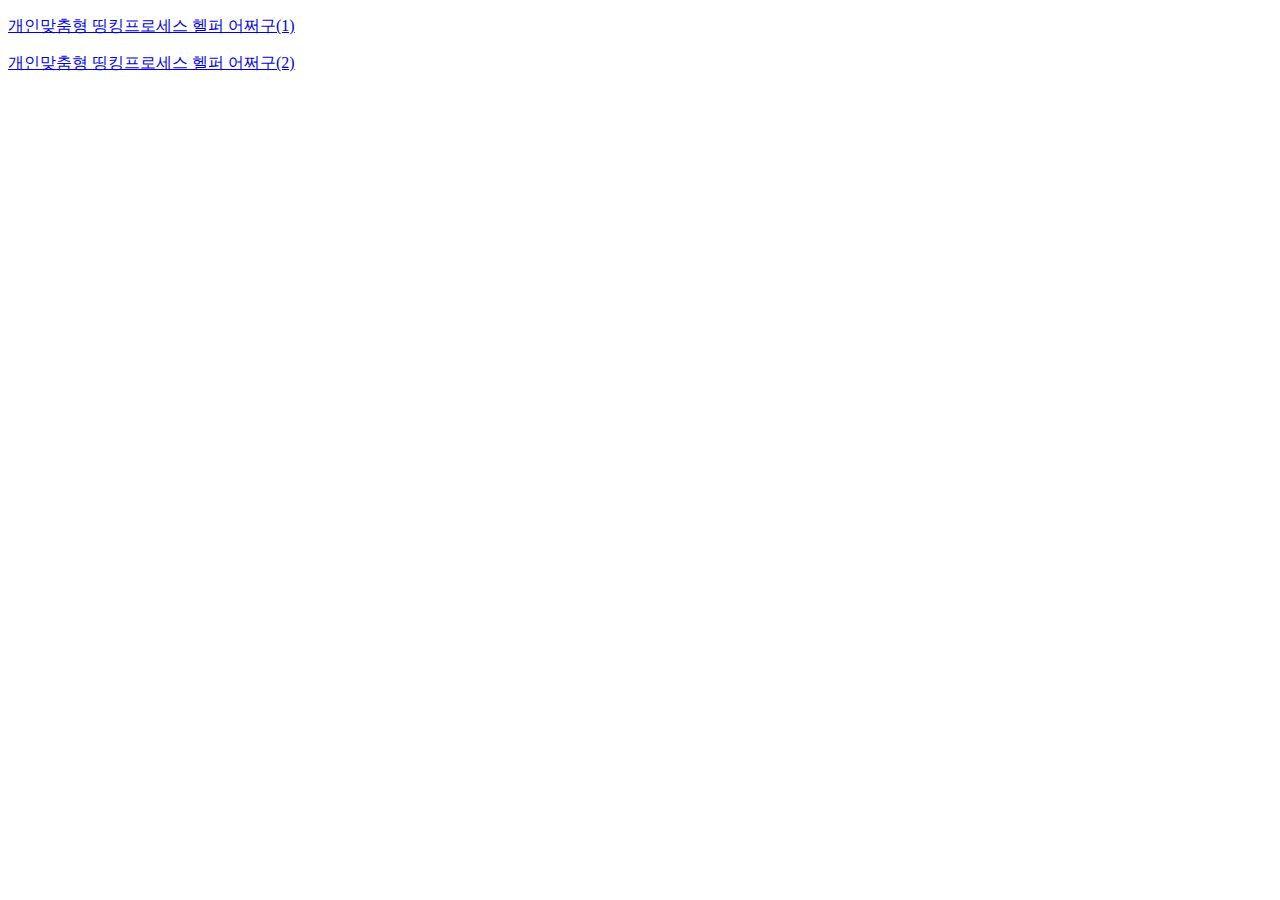
==== about.html @ 82f927e5 "0602.3" ====
<!DOCTYPE html>
<html>

<head>
    <title>About</title>
    <meta charset="utf-8" />
    <meta name="viewport" content="width=device-width, initial-scale=1">
    <link rel="stylesheet" type="text/css" href="aboutstyle.css">
    <link rel="icon" href="assets/favicon.png"/>
    <link rel="apple-touch-icon" href="assets/favicon.png"/>
</head>

<body>
    <p> <a href="https://blush-print-044.notion.site/WK_24-1-75cda9845fa34bce9e371215c8d0e083?pvs=4">개인맞춤형 띵킹프로세스 헬퍼 어쩌구(1)</a></p>
    <p> <a href ="https://blush-print-044.notion.site/WK_25-2-49260b2b305f46b08c575b67e7b01b80?pvs=4">개인맞춤형 띵킹프로세스 헬퍼 어쩌구(2)</a></p>

</body>
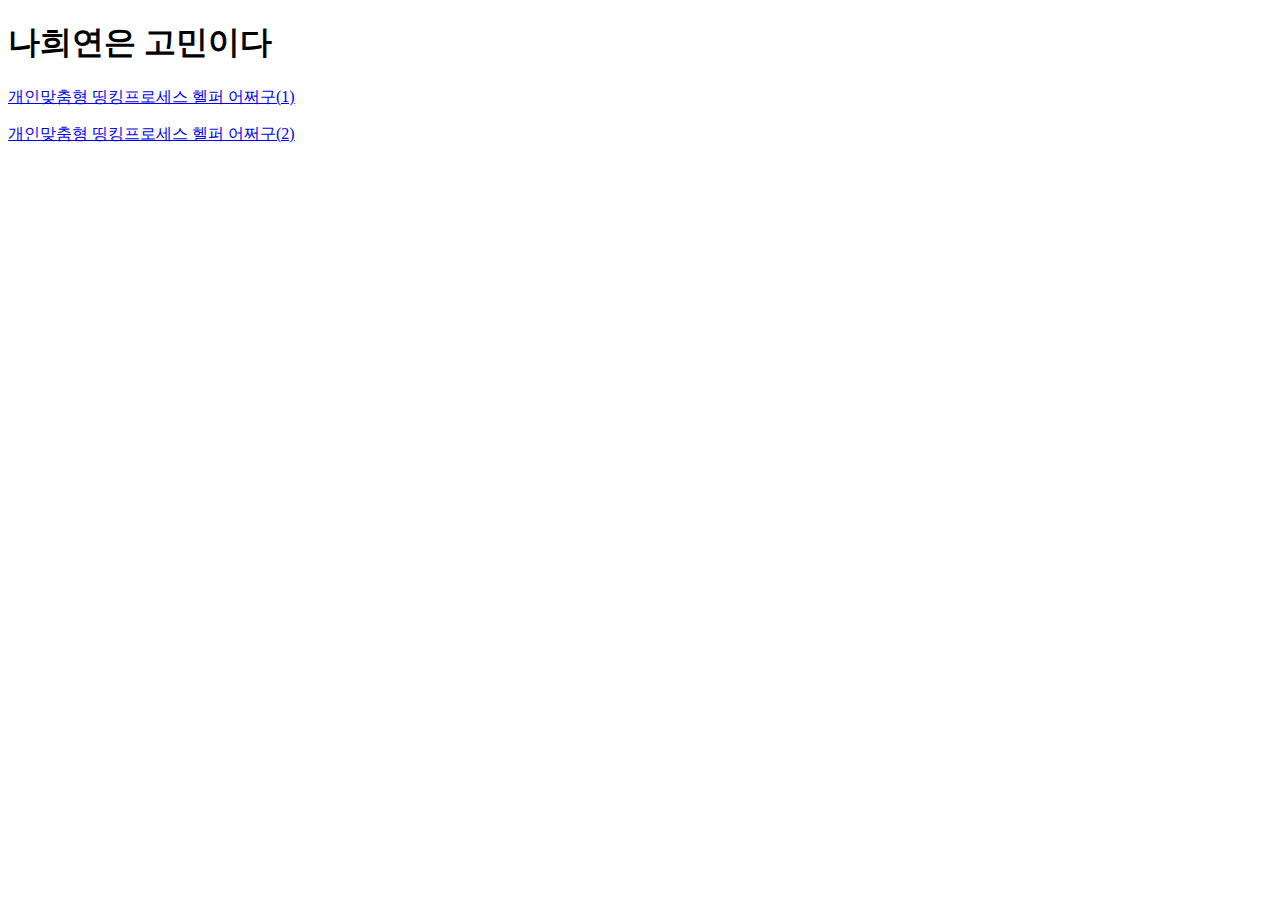
==== commit a996a174: "0602.3" ====
--- a/about.html
+++ b/about.html
@@ -11,6 +11,7 @@
 </head>
 
 <body>
+    <h1>나희연은 고민이다</h1>
     <p> <a href="https://blush-print-044.notion.site/WK_24-1-75cda9845fa34bce9e371215c8d0e083?pvs=4">개인맞춤형 띵킹프로세스 헬퍼 어쩌구(1)</a></p>
     <p> <a href ="https://blush-print-044.notion.site/WK_25-2-49260b2b305f46b08c575b67e7b01b80?pvs=4">개인맞춤형 띵킹프로세스 헬퍼 어쩌구(2)</a></p>
 
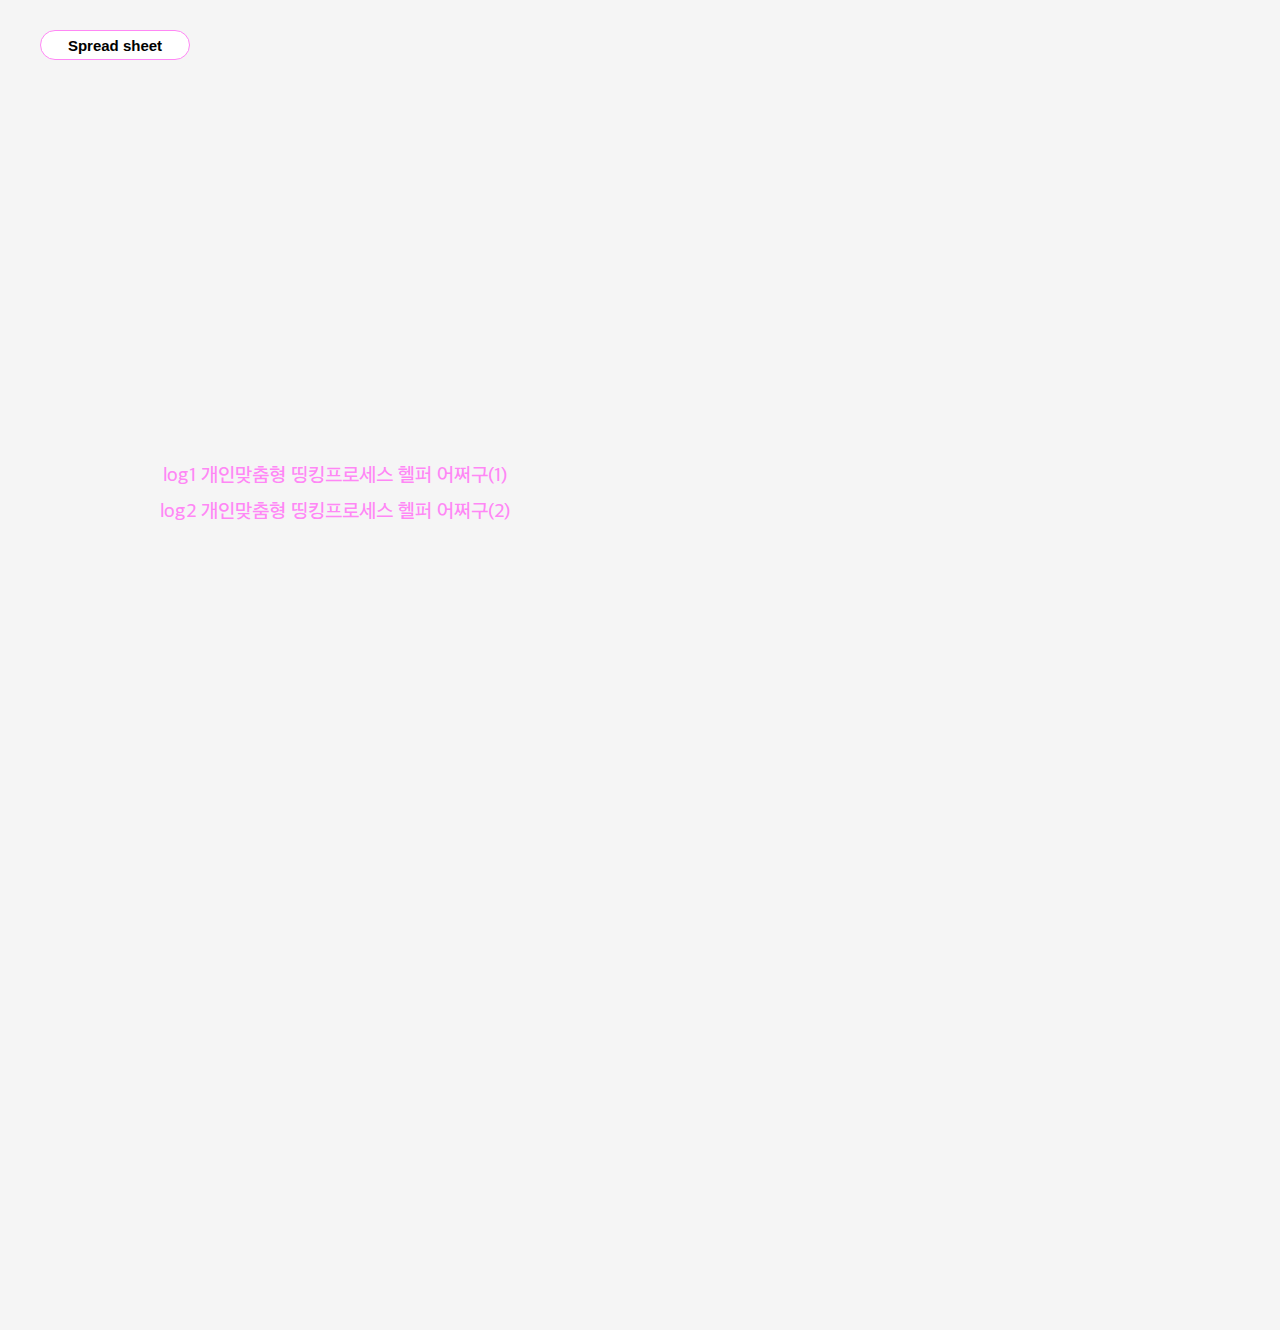
==== commit 5fe5d891: "0604.2" ====
--- a/about.html
+++ b/about.html
@@ -11,8 +11,133 @@
 </head>
 
 <body>
-    <h1>나희연은 고민이다</h1>
-    <p> <a href="https://blush-print-044.notion.site/WK_24-1-75cda9845fa34bce9e371215c8d0e083?pvs=4">개인맞춤형 띵킹프로세스 헬퍼 어쩌구(1)</a></p>
-    <p> <a href ="https://blush-print-044.notion.site/WK_25-2-49260b2b305f46b08c575b67e7b01b80?pvs=4">개인맞춤형 띵킹프로세스 헬퍼 어쩌구(2)</a></p>
+    <div class="grid-container" id="header">
+
+        <button type="button" id="sheetButton" onclick="location.href='iframe.html' ">Spread sheet</button>
+        <h3 id="titleButton"></h3>
+        <!-- <button type="button" id="sheetEditButton" onclick="location.href='about.html'">About</button> -->
+
+    </div>
+ 
+    <div class="logPage">
+
+        <div class="logBox" id="logBox">
+            <p id="log1">log1 개인맞춤형 띵킹프로세스 헬퍼 어쩌구(1)</a></p>
+            <p id="log2">log2 개인맞춤형 띵킹프로세스 헬퍼 어쩌구(2)</a></p>
+        </div>
+
+        <div class="pageBox">
+
+            <div class="pagePopUp" id="page1">
+                <button type="closeButton" id="closeButton1" onclick="closePagePopUp()">X</button>
+                <button type="notionButton" id="notionButton1" onclick="location.href='https://blush-print-044.notion.site/WK_24-1-75cda9845fa34bce9e371215c8d0e083?pvs=4'">Notion</button>
+                <p>
+                    As an ordinary modern individual with severely deteriorating memory for various complex reasons, I have been fixated on all acts of "capturing" things that are "volatile" these days. This obsession is manifested most prominently in thoughts and texts that are inherently fragile. </br></br>
+
+                    Have you ever felt that thoughts are like cigarette smoke? Although I may not be able to organize them, as someone who takes pride in the act of emanating thoughts, I often have various random thoughts. And it is from these scattered thoughts that interesting ideas usually arise. To create a central point from this muddled state of random thoughts, it is necessary to capture and refine them. However, it has always been disappointing that thoughts, like cigarette smoke, disappear quickly without even giving me a chance to hold onto them. </br></br>
+
+                    To compensate for this, I have made a lot of effort personally. I try to develop my thoughts as if I were solving a puzzle (establishing cause and effect, storytelling), structure them in real-time by adding numbering or indexing (depth), make note-taking a habit, and constantly strive to record everything I want to remember. I spent a period of time focusing on the act of prolonging the residual time of thoughts and concentrating on recording them. </br></br>
+
+                    However, even with these efforts, I didn't feel fulfilled. So I woke up and looked back...
+                </p>
+                <figure>
+                    <img src="https://blush-print-044.notion.site/image/https%3A%2F%2Fs3-us-west-2.amazonaws.com%2Fsecure.notion-static.com%2Fa1bb1b50-3f9b-427b-813b-0b3070015d8c%2FGroup_137.png?id=3b5c4318-5463-46f4-91f1-7fff10de636b&table=block&spaceId=db1dc395-061b-4962-941e-c367ef169eb2&width=2000&userId=&cache=v2" id="img1">
+                    <figcaption>sporadic & disconnected thoughts</figcaption>
+                </figure>
+                <p>
+                    I was dealing with a mess of wombat droppings.¹ </br></br>
+
+                    1. Wombat droppings are square-shaped. </br></br>
+
+                    Sketchbooks, calendars, notebooks, and scattered sticky notes everywhere need not be mentioned. My memos, too, were scattered across various platforms amidst the sovereignty battle of different applications—OneNote, sticker memos, whiteboards, iCloud Notes, Notion, Pigment Jam, and more. Even within each platform, individual thoughts were trapped in separate text boxes, arranged in chronological order of their creation time. No wonder scattered past thoughts are merely preserved as records, unable to be anything more.
+                </p>
+                <figure>
+                    <img src="https://blush-print-044.notion.site/image/https%3A%2F%2Fs3-us-west-2.amazonaws.com%2Fsecure.notion-static.com%2Fba9074b9-0c65-4027-978b-c6a146729935%2FGroup_138.png?id=9c29b575-96b3-42d2-8f42-fc61d3d394a3&table=block&spaceId=db1dc395-061b-4962-941e-c367ef169eb2&width=2000&userId=&cache=v2" id="img2">
+                    <figcaption>They do have intersections...!</figcaption>
+                </figure>
+                <p>
+                    However, there must be some of those memos that are related to each other, share common themes, or, if lucky, critique or complement one another. </br></br>
+
+                    And recently...! I have been feeling that my thoughts are increasingly interconnected. There are many instances where conclusions reached in one situation align with previous scribbled thoughts, where similar keywords are shared among thoughts, and where momentary attempts to link to something in my long-term memory are abundant... The problem is that the malleability of my brain doesn't offer much assistance.
+                </p>
+                <figure>
+                    <img src="https://blush-print-044.notion.site/image/https%3A%2F%2Fs3-us-west-2.amazonaws.com%2Fsecure.notion-static.com%2F41363396-5407-4805-a026-169cc55646c1%2FUntitled.png?id=ce219b17-9b89-400a-b83b-b7f01fb49e9d&table=block&spaceId=db1dc395-061b-4962-941e-c367ef169eb2&width=2000&userId=&cache=v2" id="img3">
+                    <figcaption>2023.03.01 45:45</figcaption>
+                    <img src="https://blush-print-044.notion.site/image/https%3A%2F%2Fs3-us-west-2.amazonaws.com%2Fsecure.notion-static.com%2Fb718c380-8c3d-414d-8208-6ba9635eb580%2FUntitled.png?id=86f89ae0-4518-4c3c-816e-0d2ed259662d&table=block&spaceId=db1dc395-061b-4962-941e-c367ef169eb2&width=2000&userId=&cache=v2" id="img4">
+                    <figcaption>2023.03.01 45:45</figcaption>
+                </figure>
+
+                    This is a series of linking processes that have been happening in my endeavor to capture²⁾. On March 1st, while reading an article about places and the loss of place, a particular sentence sparked a sense of familiarity. I spent nearly 10 minutes pondering, and eventually realized that the source of the familiarity was the book "Artworks in the Technological Reproduction Era." I then spent another 2 minutes searching for where I had jotted down notes from that book. Fortunately, I remembered roughly when I read the sentence, and thanks to the fact that I had been capturing all book-related notes in my capturing device for the past two weeks, finding page D6 wasn't a significant challenge. Once I arrived at D6, I noticed traces of another failed attempt to find a link with "Visual Culture." It was clearly a problem. </br></br>
+
+                    *Capturing Device (機) = An apparatus that aids in capturing; parasitic on Google Sheets; falls into the category of daily necessities along with washing machines, recorders, and hair dryers. </br></br>
+
+                    The conclusion of this long journey was that creating a second brain to replace my rigid neural plasticity was urgently needed. Luckily, as part of the UI Programming Design course I'm taking this semester, I was able to implement Na Huiyeon's Spare Brain to some extent.
+                </p>
+            </div>
+
+            <div class="pagePopUp" id="page2">
+                <button type="closeButton" id="closeButton2" onclick="closePagePopUp()">X</button>
+                <button type="notionButton" id="notionButton2" onclick="location.href='https://blush-print-044.notion.site/WK_25-2-49260b2b305f46b08c575b67e7b01b80?pvs=4'">Notion</button>
+                <p>
+                    Just as there is an idiomatic expression that thoughts twist and turn like a tail, for a singular thought to transition into the realm of cognition, there must be continuity and connectivity between each thought. Only then can deep thinking occur, even if it takes several weeks to delve into. And sometimes, when unrelated thoughts are connected, ingenious ideas often emerge. At least that's the case for me.
+
+                    Now, let's bring in a quote from neuroscientist Jeong Jaeseung, who can be summoned almost by forgetting.¹⁾
+
+                    1. I can't find where I originally wrote it. It's driving me crazy.
+                    "Creativity and humor are the creation of connections between distant groups of memories in the brain's circuits. The better you do this, the more successful humor you have."
+
+                    Jaeseung Jeong
+                    Furthermore, I have come to the belief that it is important to preserve the context of these connections in order to fully reflect on them later.
+
+                    There have been similar attempts, haven't there...
+
+                    <tag>
+                    <tag> is a form of metadata, structured data that describes other data. In familiar platforms like Notion and other databases, keyword tags are frequently used to sort content. We often attach multiple tags related to the attributes of a single piece of data and then classify the data based on these tags. The organized data tables are then grouped under subcategories of tags (data set → data set (classified)).
+
+                    Please translate the above passage into English.
+                </p>
+            </div>
+
+        </div>
+
+    </div>
+
+    <script type="text/javascript">
+
+
+        // do not show the pageBox at the first time
+        var pageBox = document.querySelector(".pageBox");
+        pageBox.style.display = "none";
+
+        var log1 = document.getElementById("log1");
+        var page1 = document.getElementById("page1");
+        var log2 = document.getElementById("log2");
+        var page2 = document.getElementById("page2");
+
+        //if click log1, show page1
+        log1.addEventListener("click", function() {
+            page1.style.display = "block";
+            pageBox.style.display = "block";
+        });
+        //if click log2, show page2
+        log2.addEventListener("click", function() {
+            page2.style.display = "block";
+            pageBox.style.display = "block";
+        });
+
+        // if click closeButton1, close page1. if click closeButton2, close page2
+        var closeButton1 = document.getElementById("closeButton1");
+        var closeButton2 = document.getElementById("closeButton2");
+
+        closeButton1.addEventListener("click", function() {
+            page1.style.display = "none";
+        });
+        closeButton2.addEventListener("click", function() {
+            page2.style.display = "none";
+        });
+
+        
+
+    </script>
 
 </body>--- a/aboutstyle.css
+++ b/aboutstyle.css
@@ -0,0 +1,106 @@
+@font-face {
+    font-family: "AppleSDGothicNeoB";
+    src: url('assets/AppleSDGothicNeoB.ttf') format('truetype');
+
+    font-family: "AppleSDGothicNeoM";
+    src: url('assets/AppleSDGothicNeoM.ttf') format('truetype');
+    }
+
+*{
+    margin: 10px;
+    padding: 0px;
+}
+
+body {
+    background-color: whitesmoke;
+    overflow: overlay
+}
+
+/* ----------------------header---------------------- */
+
+#header {
+    display:grid;
+    column-gap: 0px;
+	grid-template-columns: 1fr 3fr 1fr ;
+}
+
+#sheetButton {
+    position: relative;
+    justify-self: left;
+    
+    width: 150px;
+    height: 30px;
+    border-radius: 15px;
+    background-color: white;
+    border: 1px solid rgb(255, 135, 245);
+    cursor: pointer;
+    font-size: 15px;
+    font-weight: bold;
+    color: black;
+}
+
+#titleButton {
+    position: relative;
+    justify-self: center;
+    
+    color: rgb(255, 135, 245);
+}
+
+#sheetEditButton {
+    position: relative;
+    justify-self: right;
+
+
+    width: 150px;
+    height: 30px;
+    border-radius: 15px;
+    background-color: white;
+    border: 1px solid rgb(255, 135, 245);
+    cursor: pointer;
+    font-size: 15px;
+    font-weight: bold;
+    color: black;
+}
+
+
+/* ---------------------------------------- */
+.logPage {
+    display: grid;
+    grid-template-columns: 1fr 1fr;
+    column-gap: 0px;
+    row-gap: 0px;
+    height: 100vh;
+}
+
+
+.logBox {
+    font-family: "AppleSDGothicNeoM";
+    font-size: 20px;
+    color:rgb(255, 135, 245);
+
+    text-align: center;
+    position: relative;
+    top: 40vh;
+}
+
+#log1 {
+    cursor: grab;
+}
+
+#log2 {
+    cursor: grab;
+}
+
+.pagePopUp {
+    background-color: white;
+    border-radius: 15px;
+    padding: 20px;
+}
+
+img {
+    max-width: 100%;
+}
+
+.pageBox {
+    display:flexbox;
+}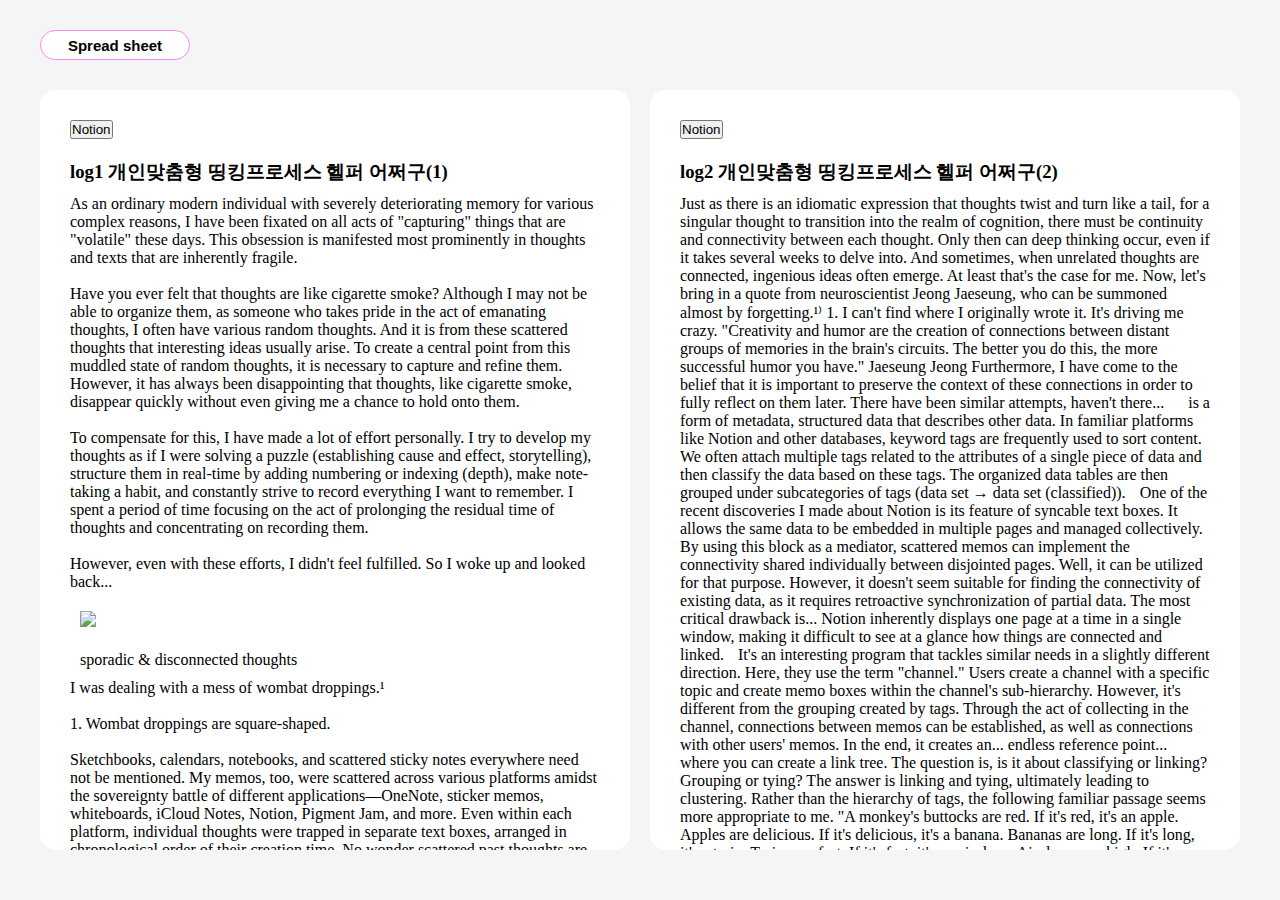
==== commit 34e9b0d0: "0604.04" ====
--- a/about.html
+++ b/about.html
@@ -6,8 +6,8 @@
     <meta charset="utf-8" />
     <meta name="viewport" content="width=device-width, initial-scale=1">
     <link rel="stylesheet" type="text/css" href="aboutstyle.css">
-    <link rel="icon" href="assets/favicon.png"/>
-    <link rel="apple-touch-icon" href="assets/favicon.png"/>
+    <link rel="icon" href="assets/favicon.png" />
+    <link rel="apple-touch-icon" href="assets/favicon.png" />
 </head>
 
 <body>
@@ -18,85 +18,200 @@
         <!-- <button type="button" id="sheetEditButton" onclick="location.href='about.html'">About</button> -->
 
     </div>
- 
-    <div class="logPage">
-
-        <div class="logBox" id="logBox">
-            <p id="log1">log1 개인맞춤형 띵킹프로세스 헬퍼 어쩌구(1)</a></p>
-            <p id="log2">log2 개인맞춤형 띵킹프로세스 헬퍼 어쩌구(2)</a></p>
+
+    <div class="pageBox">
+
+        <div class="pagePopUp" id="page1">
+            <button type="notionButton" id="notionButton1"
+                onclick="location.href='https://blush-print-044.notion.site/WK_24-1-75cda9845fa34bce9e371215c8d0e083?pvs=4'">Notion</button>
+            <h3 id="log1">log1 개인맞춤형 띵킹프로세스 헬퍼 어쩌구(1)</h3>
+            <p>
+                As an ordinary modern individual with severely deteriorating memory for various complex reasons, I have
+                been fixated on all acts of "capturing" things that are "volatile" these days. This obsession is
+                manifested most prominently in thoughts and texts that are inherently fragile. </br></br>
+
+                Have you ever felt that thoughts are like cigarette smoke? Although I may not be able to organize them,
+                as someone who takes pride in the act of emanating thoughts, I often have various random thoughts. And
+                it is from these scattered thoughts that interesting ideas usually arise. To create a central point from
+                this muddled state of random thoughts, it is necessary to capture and refine them. However, it has
+                always been disappointing that thoughts, like cigarette smoke, disappear quickly without even giving me
+                a chance to hold onto them. </br></br>
+
+                To compensate for this, I have made a lot of effort personally. I try to develop my thoughts as if I
+                were solving a puzzle (establishing cause and effect, storytelling), structure them in real-time by
+                adding numbering or indexing (depth), make note-taking a habit, and constantly strive to record
+                everything I want to remember. I spent a period of time focusing on the act of prolonging the residual
+                time of thoughts and concentrating on recording them. </br></br>
+
+                However, even with these efforts, I didn't feel fulfilled. So I woke up and looked back...
+            </p>
+            <figure>
+                <img src="https://blush-print-044.notion.site/image/https%3A%2F%2Fs3-us-west-2.amazonaws.com%2Fsecure.notion-static.com%2Fa1bb1b50-3f9b-427b-813b-0b3070015d8c%2FGroup_137.png?id=3b5c4318-5463-46f4-91f1-7fff10de636b&table=block&spaceId=db1dc395-061b-4962-941e-c367ef169eb2&width=2000&userId=&cache=v2"
+                    id="img1">
+                <figcaption>sporadic & disconnected thoughts</figcaption>
+            </figure>
+            <p>
+                I was dealing with a mess of wombat droppings.¹ </br></br>
+
+                1. Wombat droppings are square-shaped. </br></br>
+
+                Sketchbooks, calendars, notebooks, and scattered sticky notes everywhere need not be mentioned. My
+                memos, too, were scattered across various platforms amidst the sovereignty battle of different
+                applications—OneNote, sticker memos, whiteboards, iCloud Notes, Notion, Pigment Jam, and more. Even
+                within each platform, individual thoughts were trapped in separate text boxes, arranged in chronological
+                order of their creation time. No wonder scattered past thoughts are merely preserved as records, unable
+                to be anything more.
+            </p>
+            <figure>
+                <img src="https://blush-print-044.notion.site/image/https%3A%2F%2Fs3-us-west-2.amazonaws.com%2Fsecure.notion-static.com%2Fba9074b9-0c65-4027-978b-c6a146729935%2FGroup_138.png?id=9c29b575-96b3-42d2-8f42-fc61d3d394a3&table=block&spaceId=db1dc395-061b-4962-941e-c367ef169eb2&width=2000&userId=&cache=v2"
+                    id="img2">
+                <figcaption>They do have intersections...!</figcaption>
+            </figure>
+            <p>
+                However, there must be some of those memos that are related to each other, share common themes, or, if
+                lucky, critique or complement one another. </br></br>
+
+                And recently...! I have been feeling that my thoughts are increasingly interconnected. There are many
+                instances where conclusions reached in one situation align with previous scribbled thoughts, where
+                similar keywords are shared among thoughts, and where momentary attempts to link to something in my
+                long-term memory are abundant... The problem is that the malleability of my brain doesn't offer much
+                assistance.
+            </p>
+            <figure>
+                <img src="https://blush-print-044.notion.site/image/https%3A%2F%2Fs3-us-west-2.amazonaws.com%2Fsecure.notion-static.com%2F41363396-5407-4805-a026-169cc55646c1%2FUntitled.png?id=ce219b17-9b89-400a-b83b-b7f01fb49e9d&table=block&spaceId=db1dc395-061b-4962-941e-c367ef169eb2&width=2000&userId=&cache=v2"
+                    id="img3">
+                <figcaption>2023.03.01 45:45</figcaption>
+                <img src="https://blush-print-044.notion.site/image/https%3A%2F%2Fs3-us-west-2.amazonaws.com%2Fsecure.notion-static.com%2Fb718c380-8c3d-414d-8208-6ba9635eb580%2FUntitled.png?id=86f89ae0-4518-4c3c-816e-0d2ed259662d&table=block&spaceId=db1dc395-061b-4962-941e-c367ef169eb2&width=2000&userId=&cache=v2"
+                    id="img4">
+                <figcaption>2023.03.01 45:45</figcaption>
+            </figure>
+
+            This is a series of linking processes that have been happening in my endeavor to capture²⁾. On March 1st,
+            while reading an article about places and the loss of place, a particular sentence sparked a sense of
+            familiarity. I spent nearly 10 minutes pondering, and eventually realized that the source of the familiarity
+            was the book "Artworks in the Technological Reproduction Era." I then spent another 2 minutes searching for
+            where I had jotted down notes from that book. Fortunately, I remembered roughly when I read the sentence,
+            and thanks to the fact that I had been capturing all book-related notes in my capturing device for the past
+            two weeks, finding page D6 wasn't a significant challenge. Once I arrived at D6, I noticed traces of another
+            failed attempt to find a link with "Visual Culture." It was clearly a problem. </br></br>
+
+            *Capturing Device (機) = An apparatus that aids in capturing; parasitic on Google Sheets; falls into the
+            category of daily necessities along with washing machines, recorders, and hair dryers. </br></br>
+
+            The conclusion of this long journey was that creating a second brain to replace my rigid neural plasticity
+            was urgently needed. Luckily, as part of the UI Programming Design course I'm taking this semester, I was
+            able to implement Na Huiyeon's Spare Brain to some extent.
+            </p>
         </div>
 
-        <div class="pageBox">
-
-            <div class="pagePopUp" id="page1">
-                <button type="closeButton" id="closeButton1" onclick="closePagePopUp()">X</button>
-                <button type="notionButton" id="notionButton1" onclick="location.href='https://blush-print-044.notion.site/WK_24-1-75cda9845fa34bce9e371215c8d0e083?pvs=4'">Notion</button>
-                <p>
-                    As an ordinary modern individual with severely deteriorating memory for various complex reasons, I have been fixated on all acts of "capturing" things that are "volatile" these days. This obsession is manifested most prominently in thoughts and texts that are inherently fragile. </br></br>
-
-                    Have you ever felt that thoughts are like cigarette smoke? Although I may not be able to organize them, as someone who takes pride in the act of emanating thoughts, I often have various random thoughts. And it is from these scattered thoughts that interesting ideas usually arise. To create a central point from this muddled state of random thoughts, it is necessary to capture and refine them. However, it has always been disappointing that thoughts, like cigarette smoke, disappear quickly without even giving me a chance to hold onto them. </br></br>
-
-                    To compensate for this, I have made a lot of effort personally. I try to develop my thoughts as if I were solving a puzzle (establishing cause and effect, storytelling), structure them in real-time by adding numbering or indexing (depth), make note-taking a habit, and constantly strive to record everything I want to remember. I spent a period of time focusing on the act of prolonging the residual time of thoughts and concentrating on recording them. </br></br>
-
-                    However, even with these efforts, I didn't feel fulfilled. So I woke up and looked back...
-                </p>
-                <figure>
-                    <img src="https://blush-print-044.notion.site/image/https%3A%2F%2Fs3-us-west-2.amazonaws.com%2Fsecure.notion-static.com%2Fa1bb1b50-3f9b-427b-813b-0b3070015d8c%2FGroup_137.png?id=3b5c4318-5463-46f4-91f1-7fff10de636b&table=block&spaceId=db1dc395-061b-4962-941e-c367ef169eb2&width=2000&userId=&cache=v2" id="img1">
-                    <figcaption>sporadic & disconnected thoughts</figcaption>
-                </figure>
-                <p>
-                    I was dealing with a mess of wombat droppings.¹ </br></br>
-
-                    1. Wombat droppings are square-shaped. </br></br>
-
-                    Sketchbooks, calendars, notebooks, and scattered sticky notes everywhere need not be mentioned. My memos, too, were scattered across various platforms amidst the sovereignty battle of different applications—OneNote, sticker memos, whiteboards, iCloud Notes, Notion, Pigment Jam, and more. Even within each platform, individual thoughts were trapped in separate text boxes, arranged in chronological order of their creation time. No wonder scattered past thoughts are merely preserved as records, unable to be anything more.
-                </p>
-                <figure>
-                    <img src="https://blush-print-044.notion.site/image/https%3A%2F%2Fs3-us-west-2.amazonaws.com%2Fsecure.notion-static.com%2Fba9074b9-0c65-4027-978b-c6a146729935%2FGroup_138.png?id=9c29b575-96b3-42d2-8f42-fc61d3d394a3&table=block&spaceId=db1dc395-061b-4962-941e-c367ef169eb2&width=2000&userId=&cache=v2" id="img2">
-                    <figcaption>They do have intersections...!</figcaption>
-                </figure>
-                <p>
-                    However, there must be some of those memos that are related to each other, share common themes, or, if lucky, critique or complement one another. </br></br>
-
-                    And recently...! I have been feeling that my thoughts are increasingly interconnected. There are many instances where conclusions reached in one situation align with previous scribbled thoughts, where similar keywords are shared among thoughts, and where momentary attempts to link to something in my long-term memory are abundant... The problem is that the malleability of my brain doesn't offer much assistance.
-                </p>
-                <figure>
-                    <img src="https://blush-print-044.notion.site/image/https%3A%2F%2Fs3-us-west-2.amazonaws.com%2Fsecure.notion-static.com%2F41363396-5407-4805-a026-169cc55646c1%2FUntitled.png?id=ce219b17-9b89-400a-b83b-b7f01fb49e9d&table=block&spaceId=db1dc395-061b-4962-941e-c367ef169eb2&width=2000&userId=&cache=v2" id="img3">
-                    <figcaption>2023.03.01 45:45</figcaption>
-                    <img src="https://blush-print-044.notion.site/image/https%3A%2F%2Fs3-us-west-2.amazonaws.com%2Fsecure.notion-static.com%2Fb718c380-8c3d-414d-8208-6ba9635eb580%2FUntitled.png?id=86f89ae0-4518-4c3c-816e-0d2ed259662d&table=block&spaceId=db1dc395-061b-4962-941e-c367ef169eb2&width=2000&userId=&cache=v2" id="img4">
-                    <figcaption>2023.03.01 45:45</figcaption>
-                </figure>
-
-                    This is a series of linking processes that have been happening in my endeavor to capture²⁾. On March 1st, while reading an article about places and the loss of place, a particular sentence sparked a sense of familiarity. I spent nearly 10 minutes pondering, and eventually realized that the source of the familiarity was the book "Artworks in the Technological Reproduction Era." I then spent another 2 minutes searching for where I had jotted down notes from that book. Fortunately, I remembered roughly when I read the sentence, and thanks to the fact that I had been capturing all book-related notes in my capturing device for the past two weeks, finding page D6 wasn't a significant challenge. Once I arrived at D6, I noticed traces of another failed attempt to find a link with "Visual Culture." It was clearly a problem. </br></br>
-
-                    *Capturing Device (機) = An apparatus that aids in capturing; parasitic on Google Sheets; falls into the category of daily necessities along with washing machines, recorders, and hair dryers. </br></br>
-
-                    The conclusion of this long journey was that creating a second brain to replace my rigid neural plasticity was urgently needed. Luckily, as part of the UI Programming Design course I'm taking this semester, I was able to implement Na Huiyeon's Spare Brain to some extent.
-                </p>
-            </div>
-
-            <div class="pagePopUp" id="page2">
-                <button type="closeButton" id="closeButton2" onclick="closePagePopUp()">X</button>
-                <button type="notionButton" id="notionButton2" onclick="location.href='https://blush-print-044.notion.site/WK_25-2-49260b2b305f46b08c575b67e7b01b80?pvs=4'">Notion</button>
-                <p>
-                    Just as there is an idiomatic expression that thoughts twist and turn like a tail, for a singular thought to transition into the realm of cognition, there must be continuity and connectivity between each thought. Only then can deep thinking occur, even if it takes several weeks to delve into. And sometimes, when unrelated thoughts are connected, ingenious ideas often emerge. At least that's the case for me.
-
-                    Now, let's bring in a quote from neuroscientist Jeong Jaeseung, who can be summoned almost by forgetting.¹⁾
-
-                    1. I can't find where I originally wrote it. It's driving me crazy.
-                    "Creativity and humor are the creation of connections between distant groups of memories in the brain's circuits. The better you do this, the more successful humor you have."
-
-                    Jaeseung Jeong
-                    Furthermore, I have come to the belief that it is important to preserve the context of these connections in order to fully reflect on them later.
-
-                    There have been similar attempts, haven't there...
-
-                    <tag>
-                    <tag> is a form of metadata, structured data that describes other data. In familiar platforms like Notion and other databases, keyword tags are frequently used to sort content. We often attach multiple tags related to the attributes of a single piece of data and then classify the data based on these tags. The organized data tables are then grouped under subcategories of tags (data set → data set (classified)).
-
-                    Please translate the above passage into English.
-                </p>
-            </div>
+        <div class="pagePopUp" id="page2">
+            <button type="notionButton" id="notionButton2"
+                onclick="location.href='https://blush-print-044.notion.site/WK_25-2-49260b2b305f46b08c575b67e7b01b80?pvs=4'">Notion</button>
+            <h3 id="log2">log2 개인맞춤형 띵킹프로세스 헬퍼 어쩌구(2)</h3>
+            <p>
+                Just as there is an idiomatic expression that thoughts twist and turn like a tail, for a singular
+                thought to transition into the realm of cognition, there must be continuity and connectivity between
+                each thought. Only then can deep thinking occur, even if it takes several weeks to delve into. And
+                sometimes, when unrelated thoughts are connected, ingenious ideas often emerge. At least that's the case
+                for me.
+
+                Now, let's bring in a quote from neuroscientist Jeong Jaeseung, who can be summoned almost by
+                forgetting.¹⁾
+
+                1. I can't find where I originally wrote it. It's driving me crazy.
+                "Creativity and humor are the creation of connections between distant groups of memories in the brain's
+                circuits. The better you do this, the more successful humor you have."
+
+                Jaeseung Jeong
+                Furthermore, I have come to the belief that it is important to preserve the context of these connections
+                in order to fully reflect on them later.
+
+                There have been similar attempts, haven't there...
+
+                <tag>
+                <tag> is a form of metadata, structured data that describes other data. In familiar platforms like
+                Notion and other databases, keyword tags are frequently used to sort content. We often attach
+                multiple tags related to the attributes of a single piece of data and then classify the data
+                based on these tags. The organized data tables are then grouped under subcategories of tags
+                (data set → data set (classified)).
+
+                <Notion_synced block>
+
+                One of the recent discoveries I made about Notion is its feature of syncable text boxes. It
+                allows the same data to be embedded in multiple pages and managed collectively.
+
+                By using this block as a mediator, scattered memos can implement the connectivity shared
+                individually between disjointed pages. Well, it can be utilized for that purpose. However,
+                it doesn't seem suitable for finding the connectivity of existing data, as it requires
+                retroactive synchronization of partial data. The most critical drawback is... Notion
+                inherently displays one page at a time in a single window, making it difficult to see at a
+                glance how things are connected and linked.
+
+                <Are.na_channel>
+
+                It's an interesting program that tackles similar needs in a slightly different
+                direction.
+
+                Here, they use the term "channel." Users create a channel with a specific topic and
+                create memo boxes within the channel's sub-hierarchy. However, it's different from the
+                grouping created by tags. Through the act of collecting in the channel, connections
+                between memos can be established, as well as connections with other users' memos. In the
+                end, it creates an... endless reference point... where you can create a link tree.
+
+                The question is, is it about classifying or linking? Grouping or tying?
+
+                The answer is linking and tying, ultimately leading to clustering.
+
+                Rather than the hierarchy of tags, the following familiar passage seems more appropriate
+                to me.
+
+                "A monkey's buttocks are red.
+                If it's red, it's an apple. Apples are delicious.
+                If it's delicious, it's a banana. Bananas are long.
+                If it's long, it's a train. Trains are fast.
+                If it's fast, it's an airplane. Airplanes are high.
+                If it's high, it's Mount Baekdu."
+
+                If we assume that the objects continuing in the lyrics of the song "A monkey's buttocks
+                are red" are nodes and the shared attributes are links, we can create a network on the
+                right. In the passage until "A monkey's buttocks are red, if it's red, it's an apple,"
+                the monkey's buttocks and the apple have a one-to-one relationship in the network. When
+                we read until "Apples are delicious, if it's delicious, it's a banana," the apple is
+                connected to the monkey's buttocks and the banana in a one-to-many (1:N) relationship.
+                As more datasets are added, a many-to-many (N:M) network of relationships will grow,
+                eventually forming clusters.
+
+                First Prototype
+                The first prototype focused on developing two key functions. The key functions are as
+                follows:
+
+                Function 1: Showing the intersection that already exists.
+
+                Visualize the intersections between related memos. The relevance is extracted through
+                text analysis.
+
+                When Memo Box A is clicked, other boxes related to A are connected by lines.
+                Specifically visualizing which words or sentences are connected has not been
+                implemented. Just a rough idea.
+                Function 2: Recommending/creating the intersection that doesn't exist.
+
+                Create the connectivity between unrelated keyword boxes using ChatGPT. Actually, this
+                one is an extra feature, but it's interesting, so I included it.
+
+                Drag and overlap unrelated keyword boxes A and B.
+                Click on the popup question mark icon, and you'll receive ChatGPT's response to the
+                question, "How can { A } and { B } be connected?"
+                It's not particularly creative, but it's funny. The example below shows ChatGPT
+                recommending "a bird using laundry left outside as a nest" as a connection between
+                laundry and birds.
+                ↓ First Prototype Sequence ↓
+
+                This concludes the work done in the UI Programming Design class up to the midterm.
+                Currently, I am working on implementing this in JavaScript. There have been some
+                eliminations/modifications due to technical issues, which I will explain in the next
+                episode. I'm also studying hypertext-related topics, which I plan to organize at some
+                point. Except for the final project, everything is fun.
+            </p>
 
         </div>
 
@@ -106,37 +221,26 @@
 
 
         // do not show the pageBox at the first time
-        var pageBox = document.querySelector(".pageBox");
-        pageBox.style.display = "none";
-
-        var log1 = document.getElementById("log1");
-        var page1 = document.getElementById("page1");
-        var log2 = document.getElementById("log2");
-        var page2 = document.getElementById("page2");
+        // var pageBox = document.querySelector(".pageBox");
+        // pageBox.style.display = "none";
+
+        // var log1 = document.getElementById("log1");
+        // var page1 = document.getElementById("page1");
+        // var log2 = document.getElementById("log2");
+        // var page2 = document.getElementById("page2");
 
         //if click log1, show page1
-        log1.addEventListener("click", function() {
+        log1.addEventListener("click", function () {
             page1.style.display = "block";
             pageBox.style.display = "block";
         });
         //if click log2, show page2
-        log2.addEventListener("click", function() {
+        log2.addEventListener("click", function () {
             page2.style.display = "block";
             pageBox.style.display = "block";
         });
 
-        // if click closeButton1, close page1. if click closeButton2, close page2
-        var closeButton1 = document.getElementById("closeButton1");
-        var closeButton2 = document.getElementById("closeButton2");
-
-        closeButton1.addEventListener("click", function() {
-            page1.style.display = "none";
-        });
-        closeButton2.addEventListener("click", function() {
-            page2.style.display = "none";
-        });
-
-        
+
 
     </script>
 
--- a/aboutstyle.css
+++ b/aboutstyle.css
@@ -4,9 +4,9 @@
 
     font-family: "AppleSDGothicNeoM";
     src: url('assets/AppleSDGothicNeoM.ttf') format('truetype');
-    }
+}
 
-*{
+* {
     margin: 10px;
     padding: 0px;
 }
@@ -19,15 +19,15 @@
 /* ----------------------header---------------------- */
 
 #header {
-    display:grid;
+    display: grid;
     column-gap: 0px;
-	grid-template-columns: 1fr 3fr 1fr ;
+    grid-template-columns: 1fr 3fr 1fr;
 }
 
 #sheetButton {
     position: relative;
     justify-self: left;
-    
+
     width: 150px;
     height: 30px;
     border-radius: 15px;
@@ -42,7 +42,7 @@
 #titleButton {
     position: relative;
     justify-self: center;
-    
+
     color: rgb(255, 135, 245);
 }
 
@@ -64,24 +64,6 @@
 
 
 /* ---------------------------------------- */
-.logPage {
-    display: grid;
-    grid-template-columns: 1fr 1fr;
-    column-gap: 0px;
-    row-gap: 0px;
-    height: 100vh;
-}
-
-
-.logBox {
-    font-family: "AppleSDGothicNeoM";
-    font-size: 20px;
-    color:rgb(255, 135, 245);
-
-    text-align: center;
-    position: relative;
-    top: 40vh;
-}
 
 #log1 {
     cursor: grab;
@@ -101,6 +83,37 @@
     max-width: 100%;
 }
 
+.grid-container {
+    width: 3000px;
+}
+
 .pageBox {
-    display:flexbox;
+    overflow-x: auto;
+    display: flex;
+}
+
+.pagePopUp {
+    width: 700px;
+    height: 80vh;
+    overflow-y: auto;
+}
+
+/* -----------------scrollbar------------------- */
+.pagePopUp::-webkit-scrollbar {
+    width: 8px;
+    /* 스크롤바의 너비 */
+}
+
+.pagePopUp::-webkit-scrollbar-thumb {
+    height: 30%;
+    /* 스크롤바의 길이 */
+    background: lightgray;
+    /* 스크롤바의 색상 */
+
+    border-radius: 10px;
+}
+
+.pagePopUp::-webkit-scrollbar-track {
+    background: rgba(255, 255, 255, 0);
+    /*스크롤바 뒷 배경 색상*/
 }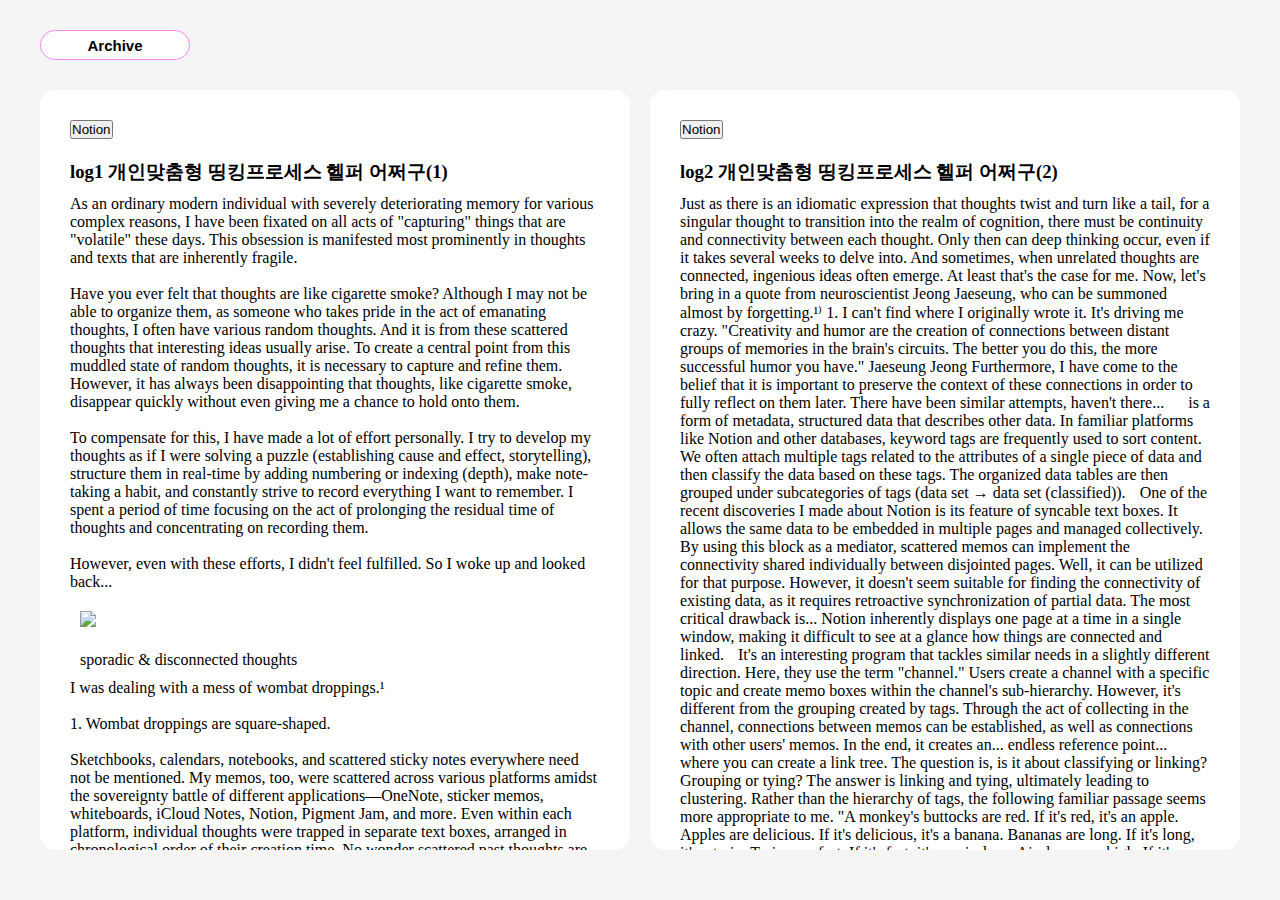
==== commit 76208576: "0604.05" ====
--- a/about.html
+++ b/about.html
@@ -13,7 +13,7 @@
 <body>
     <div class="grid-container" id="header">
 
-        <button type="button" id="sheetButton" onclick="location.href='iframe.html' ">Spread sheet</button>
+        <button type="button" id="archiveButton" onclick="location.href='index.html' ">Archive</button>
         <h3 id="titleButton"></h3>
         <!-- <button type="button" id="sheetEditButton" onclick="location.href='about.html'">About</button> -->
 
--- a/aboutstyle.css
+++ b/aboutstyle.css
@@ -24,7 +24,7 @@
     grid-template-columns: 1fr 3fr 1fr;
 }
 
-#sheetButton {
+#archiveButton {
     position: relative;
     justify-self: left;
 
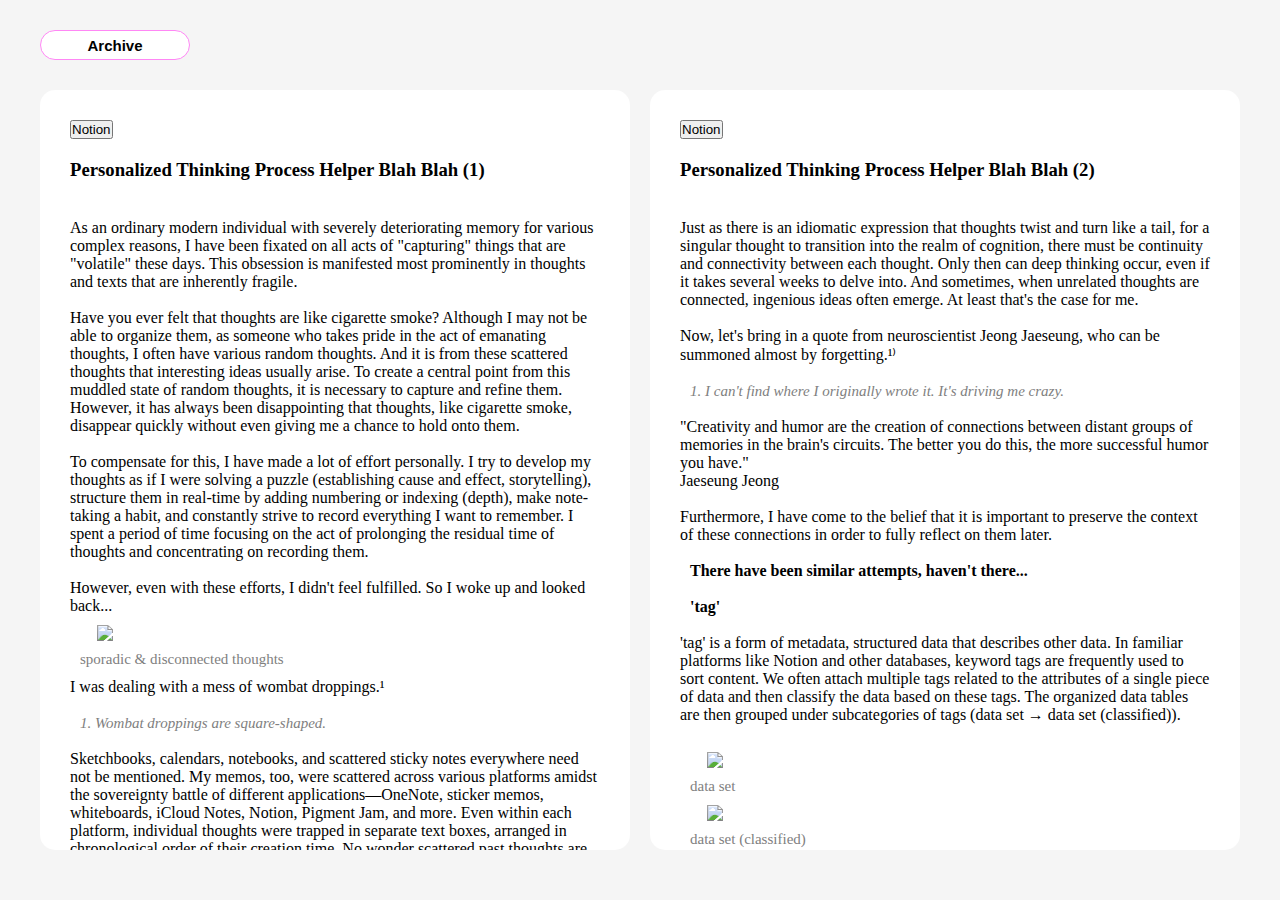
==== commit 01207c37: "0604.05" ====
--- a/about.html
+++ b/about.html
@@ -24,7 +24,7 @@
         <div class="pagePopUp" id="page1">
             <button type="notionButton" id="notionButton1"
                 onclick="location.href='https://blush-print-044.notion.site/WK_24-1-75cda9845fa34bce9e371215c8d0e083?pvs=4'">Notion</button>
-            <h3 id="log1">log1 개인맞춤형 띵킹프로세스 헬퍼 어쩌구(1)</h3>
+            <h3 id="log1">Personalized Thinking Process Helper Blah Blah (1)</h3></br>
             <p>
                 As an ordinary modern individual with severely deteriorating memory for various complex reasons, I have
                 been fixated on all acts of "capturing" things that are "volatile" these days. This obsession is
@@ -53,7 +53,7 @@
             <p>
                 I was dealing with a mess of wombat droppings.¹ </br></br>
 
-                1. Wombat droppings are square-shaped. </br></br>
+                <i>1. Wombat droppings are square-shaped.</i> </br></br>
 
                 Sketchbooks, calendars, notebooks, and scattered sticky notes everywhere need not be mentioned. My
                 memos, too, were scattered across various platforms amidst the sovereignty battle of different
@@ -95,8 +95,9 @@
             two weeks, finding page D6 wasn't a significant challenge. Once I arrived at D6, I noticed traces of another
             failed attempt to find a link with "Visual Culture." It was clearly a problem. </br></br>
 
-            *Capturing Device (機) = An apparatus that aids in capturing; parasitic on Google Sheets; falls into the
-            category of daily necessities along with washing machines, recorders, and hair dryers. </br></br>
+            <i>2. *Capturing Device (機) = An apparatus that aids in capturing; parasitic on Google Sheets; falls into
+                the
+                category of daily necessities along with washing machines, recorders, and hair dryers.</i> </br></br>
 
             The conclusion of this long journey was that creating a second brain to replace my rigid neural plasticity
             was urgently needed. Luckily, as part of the UI Programming Design course I'm taking this semester, I was
@@ -107,110 +108,131 @@
         <div class="pagePopUp" id="page2">
             <button type="notionButton" id="notionButton2"
                 onclick="location.href='https://blush-print-044.notion.site/WK_25-2-49260b2b305f46b08c575b67e7b01b80?pvs=4'">Notion</button>
-            <h3 id="log2">log2 개인맞춤형 띵킹프로세스 헬퍼 어쩌구(2)</h3>
+            <h3 id="log2">Personalized Thinking Process Helper Blah Blah (2)</h3></br>
             <p>
                 Just as there is an idiomatic expression that thoughts twist and turn like a tail, for a singular
                 thought to transition into the realm of cognition, there must be continuity and connectivity between
                 each thought. Only then can deep thinking occur, even if it takes several weeks to delve into. And
                 sometimes, when unrelated thoughts are connected, ingenious ideas often emerge. At least that's the case
-                for me.
+                for me. </br></br>
 
                 Now, let's bring in a quote from neuroscientist Jeong Jaeseung, who can be summoned almost by
-                forgetting.¹⁾
-
-                1. I can't find where I originally wrote it. It's driving me crazy.
+                forgetting.¹⁾</br></br>
+
+                <i>1. I can't find where I originally wrote it. It's driving me crazy.</i></br></br>
                 "Creativity and humor are the creation of connections between distant groups of memories in the brain's
-                circuits. The better you do this, the more successful humor you have."
-
-                Jaeseung Jeong
+                circuits. The better you do this, the more successful humor you have."</br>
+
+                Jaeseung Jeong</br></br>
+
                 Furthermore, I have come to the belief that it is important to preserve the context of these connections
-                in order to fully reflect on them later.
-
-                There have been similar attempts, haven't there...
-
-                <tag>
-                <tag> is a form of metadata, structured data that describes other data. In familiar platforms like
+                in order to fully reflect on them later. </br></br>
+
+                <b>There have been similar attempts, haven't there...</b> </br></br>
+
+                <b>'tag'</b></br></br>
+                'tag' is a form of metadata, structured data that describes other data. In familiar platforms like
                 Notion and other databases, keyword tags are frequently used to sort content. We often attach
                 multiple tags related to the attributes of a single piece of data and then classify the data
                 based on these tags. The organized data tables are then grouped under subcategories of tags
-                (data set → data set (classified)).
-
-                <Notion_synced block>
-
-                One of the recent discoveries I made about Notion is its feature of syncable text boxes. It
-                allows the same data to be embedded in multiple pages and managed collectively.
-
-                By using this block as a mediator, scattered memos can implement the connectivity shared
-                individually between disjointed pages. Well, it can be utilized for that purpose. However,
-                it doesn't seem suitable for finding the connectivity of existing data, as it requires
-                retroactive synchronization of partial data. The most critical drawback is... Notion
-                inherently displays one page at a time in a single window, making it difficult to see at a
-                glance how things are connected and linked.
-
-                <Are.na_channel>
-
-                It's an interesting program that tackles similar needs in a slightly different
-                direction.
-
-                Here, they use the term "channel." Users create a channel with a specific topic and
-                create memo boxes within the channel's sub-hierarchy. However, it's different from the
-                grouping created by tags. Through the act of collecting in the channel, connections
-                between memos can be established, as well as connections with other users' memos. In the
-                end, it creates an... endless reference point... where you can create a link tree.
-
-                The question is, is it about classifying or linking? Grouping or tying?
-
-                The answer is linking and tying, ultimately leading to clustering.
-
-                Rather than the hierarchy of tags, the following familiar passage seems more appropriate
-                to me.
-
-                "A monkey's buttocks are red.
-                If it's red, it's an apple. Apples are delicious.
-                If it's delicious, it's a banana. Bananas are long.
-                If it's long, it's a train. Trains are fast.
-                If it's fast, it's an airplane. Airplanes are high.
-                If it's high, it's Mount Baekdu."
-
-                If we assume that the objects continuing in the lyrics of the song "A monkey's buttocks
-                are red" are nodes and the shared attributes are links, we can create a network on the
-                right. In the passage until "A monkey's buttocks are red, if it's red, it's an apple,"
-                the monkey's buttocks and the apple have a one-to-one relationship in the network. When
-                we read until "Apples are delicious, if it's delicious, it's a banana," the apple is
-                connected to the monkey's buttocks and the banana in a one-to-many (1:N) relationship.
-                As more datasets are added, a many-to-many (N:M) network of relationships will grow,
-                eventually forming clusters.
-
-                First Prototype
-                The first prototype focused on developing two key functions. The key functions are as
-                follows:
-
-                Function 1: Showing the intersection that already exists.
-
-                Visualize the intersections between related memos. The relevance is extracted through
-                text analysis.
-
-                When Memo Box A is clicked, other boxes related to A are connected by lines.
-                Specifically visualizing which words or sentences are connected has not been
-                implemented. Just a rough idea.
-                Function 2: Recommending/creating the intersection that doesn't exist.
-
-                Create the connectivity between unrelated keyword boxes using ChatGPT. Actually, this
-                one is an extra feature, but it's interesting, so I included it.
-
-                Drag and overlap unrelated keyword boxes A and B.
-                Click on the popup question mark icon, and you'll receive ChatGPT's response to the
-                question, "How can { A } and { B } be connected?"
-                It's not particularly creative, but it's funny. The example below shows ChatGPT
-                recommending "a bird using laundry left outside as a nest" as a connection between
-                laundry and birds.
-                ↓ First Prototype Sequence ↓
-
-                This concludes the work done in the UI Programming Design class up to the midterm.
-                Currently, I am working on implementing this in JavaScript. There have been some
-                eliminations/modifications due to technical issues, which I will explain in the next
-                episode. I'm also studying hypertext-related topics, which I plan to organize at some
-                point. Except for the final project, everything is fun.
+                (data set → data set (classified)).</br></br>
+            <figure id="dataImg">
+                <img src="https://blush-print-044.notion.site/image/https%3A%2F%2Fs3-us-west-2.amazonaws.com%2Fsecure.notion-static.com%2F48fb1704-3cbc-4016-b5d4-ed4201e18ddb%2FUntitled.png?id=bd530639-3943-4631-8e91-4a1d8fc0b181&table=block&spaceId=db1dc395-061b-4962-941e-c367ef169eb2&width=1520&userId=&cache=v2"
+                    id="img3">
+                <figcaption>data set</figcaption>
+                <img src="https://blush-print-044.notion.site/image/https%3A%2F%2Fs3-us-west-2.amazonaws.com%2Fsecure.notion-static.com%2F20d2031b-b5d0-4455-8319-215e9cdaa53c%2FUntitled.png?id=0c182321-fe34-4d2c-8dca-2ed69422ed9a&table=block&spaceId=db1dc395-061b-4962-941e-c367ef169eb2&width=960&userId=&cache=v2"
+                    id="img4">
+                <figcaption>data set (classified)</figcaption>
+            </figure>
+
+            <b>'Notion_synced block'</b></br></br>
+            <figure>
+                <img src="https://blush-print-044.notion.site/image/https%3A%2F%2Fs3-us-west-2.amazonaws.com%2Fsecure.notion-static.com%2F5748bd8f-414a-441d-b007-fb9e84deafc7%2FUntitled.png?id=fc72d827-5bec-4367-b55a-03d78e347dd9&table=block&spaceId=db1dc395-061b-4962-941e-c367ef169eb2&width=1150&userId=&cache=v2"
+                    id="img2">
+                <figcaption>They do have intersections...!</figcaption>
+            </figure>
+
+            One of the recent discoveries I made about Notion is its feature of syncable text boxes. It
+            allows the same data to be embedded in multiple pages and managed collectively.</br></br>
+
+            By using this block as a mediator, scattered memos can implement the connectivity shared
+            individually between disjointed pages. Well, it can be utilized for that purpose. However,
+            it doesn't seem suitable for finding the connectivity of existing data, as it requires
+            retroactive synchronization of partial data. The most critical drawback is... Notion
+            inherently displays one page at a time in a single window, making it difficult to see at a
+            glance how things are connected and linked.</br></br>
+
+            <b>'Are.na_channel'</b></br></br>
+
+            It's an interesting program that tackles similar needs in a slightly different
+            direction.</br></br>
+
+            Here, they use the term "channel." Users create a channel with a specific topic and
+            create memo boxes within the channel's sub-hierarchy. However, it's different from the
+            grouping created by tags. Through the act of collecting in the channel, connections
+            between memos can be established, as well as connections with other users' memos. In the
+            end, it creates an... endless reference point... where you can create a link tree.</br></br>
+
+            <b>The question is, is it about classifying or linking? Grouping or tying?</b></br></br>
+
+            The answer is linking and tying, ultimately leading to clustering.</br></br>
+
+            Rather than the hierarchy of tags, the following familiar passage seems more appropriate
+            to me.</br></br>
+
+            "A monkey's buttocks are red.
+            If it's red, it's an apple. Apples are delicious.
+            If it's delicious, it's a banana. Bananas are long.
+            If it's long, it's a train. Trains are fast.
+            If it's fast, it's an airplane. Airplanes are high.
+            If it's high, it's Mount Baekdu."</br></br>
+            <figure>
+                <img src="https://blush-print-044.notion.site/image/https%3A%2F%2Fs3-us-west-2.amazonaws.com%2Fsecure.notion-static.com%2F84ba1140-63a6-4351-8d85-4bb38b726352%2FUntitled.png?id=3e4202fb-fa7c-4de3-a8ce-592f8aed200e&table=block&spaceId=db1dc395-061b-4962-941e-c367ef169eb2&width=2000&userId=&cache=v2"
+                    id="img2">
+                <figcaption>They do have intersections...!</figcaption>
+            </figure>
+
+            If we assume that the objects continuing in the lyrics of the song "A monkey's buttocks
+            are red" are nodes and the shared attributes are links, we can create a network on the
+            right. In the passage until "A monkey's buttocks are red, if it's red, it's an apple,"
+            the monkey's buttocks and the apple have a one-to-one relationship in the network. When
+            we read until "Apples are delicious, if it's delicious, it's a banana," the apple is
+            connected to the monkey's buttocks and the banana in a one-to-many (1:N) relationship.
+            As more datasets are added, a many-to-many (N:M) network of relationships will grow,
+            eventually forming clusters.</br></br>
+
+            <b>First Prototype</b>
+            The first prototype focused on developing two key functions. The key functions are as
+            follows:</br></br>
+
+            Function 1: Showing the intersection that already exists.</br></br>
+
+            Visualize the intersections between related memos. The relevance is extracted through
+            text analysis.</br></br>
+
+            When Memo Box A is clicked, other boxes related to A are connected by lines.
+            Specifically visualizing which words or sentences are connected has not been
+            implemented. Just a rough idea.</br></br>
+
+            Function 2: Recommending/creating the intersection that doesn't exist.</br></br>
+
+            Create the connectivity between unrelated keyword boxes using ChatGPT. Actually, this
+            one is an extra feature, but it's interesting, so I included it.</br></br>
+
+            Drag and overlap unrelated keyword boxes A and B.
+            Click on the popup question mark icon, and you'll receive ChatGPT's response to the
+            question, "How can { A } and { B } be connected?"
+            It's not particularly creative, but it's funny. The example below shows ChatGPT
+            recommending "a bird using laundry left outside as a nest" as a connection between
+            laundry and birds.</br></br>
+
+            <b>↓ First Prototype Sequence ↓</b></br></br>
+
+            This concludes the work done in the UI Programming Design class up to the midterm.
+            Currently, I am working on implementing this in JavaScript. There have been some
+            eliminations/modifications due to technical issues, which I will explain in the next
+            episode. I'm also studying hypertext-related topics, which I plan to organize at some
+            point. Except for the final project, everything is fun.
             </p>
 
         </div>
--- a/aboutstyle.css
+++ b/aboutstyle.css
@@ -80,7 +80,12 @@
 }
 
 img {
-    max-width: 100%;
+    max-width: 90%;
+    /* position center */
+    display: block;
+    margin-left: auto;
+    margin-right: auto;
+
 }
 
 .grid-container {
@@ -93,7 +98,7 @@
 }
 
 .pagePopUp {
-    width: 700px;
+    width: 600px;
     height: 80vh;
     overflow-y: auto;
 }
@@ -116,4 +121,14 @@
 .pagePopUp::-webkit-scrollbar-track {
     background: rgba(255, 255, 255, 0);
     /*스크롤바 뒷 배경 색상*/
+}
+
+figcaption {
+    font-size: 15px;
+    color:grey;
+}
+
+i{
+    font-size: 15px;
+    color:grey;
 }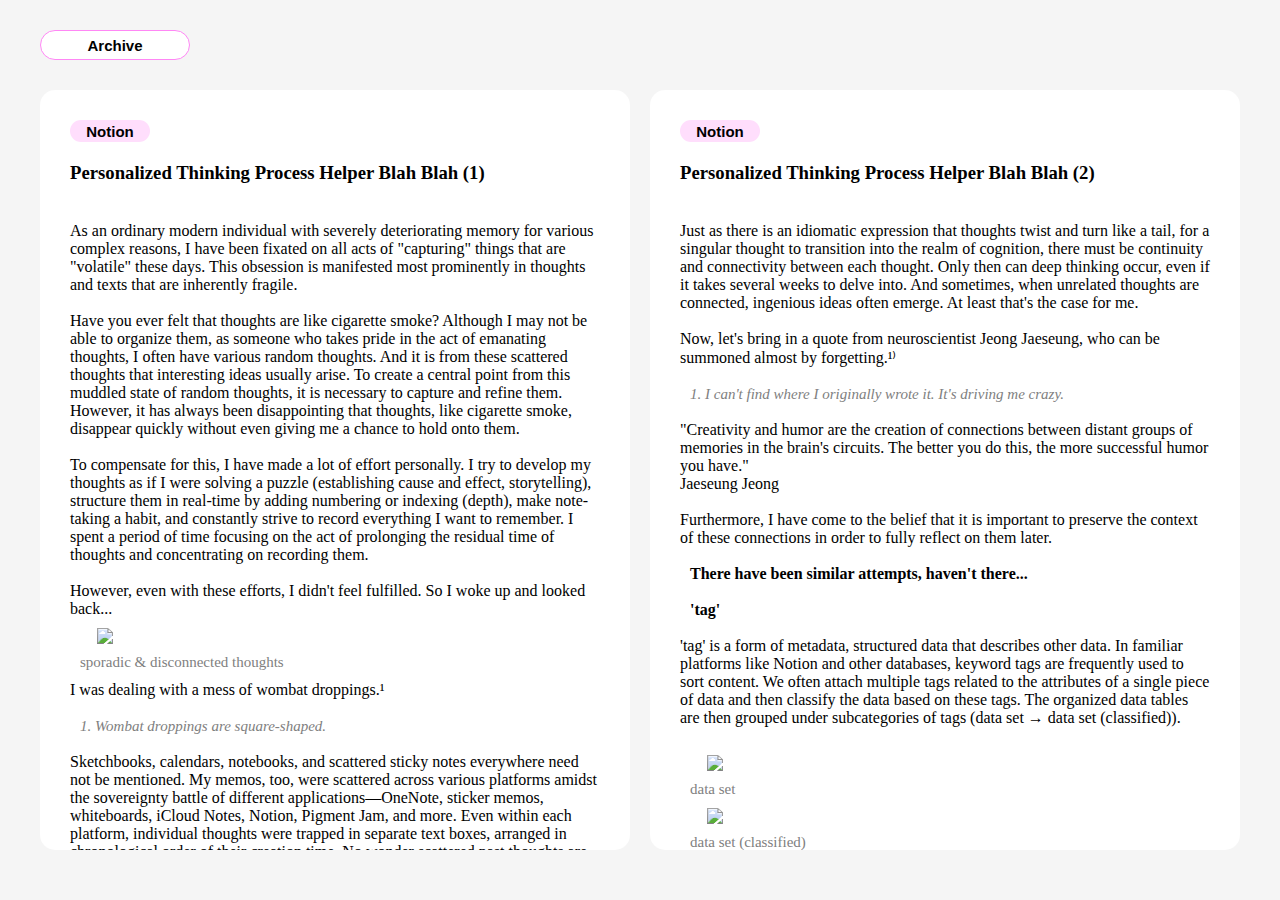
==== commit 322bccdc: "0608.03" ====
--- a/about.html
+++ b/about.html
@@ -22,7 +22,7 @@
     <div class="pageBox">
 
         <div class="pagePopUp" id="page1">
-            <button type="notionButton" id="notionButton1"
+            <button class="notionButton" id="notionButton1"
                 onclick="location.href='https://blush-print-044.notion.site/WK_24-1-75cda9845fa34bce9e371215c8d0e083?pvs=4'">Notion</button>
             <h3 id="log1">Personalized Thinking Process Helper Blah Blah (1)</h3></br>
             <p>
@@ -106,7 +106,7 @@
         </div>
 
         <div class="pagePopUp" id="page2">
-            <button type="notionButton" id="notionButton2"
+            <button class="notionButton" id="notionButton2"
                 onclick="location.href='https://blush-print-044.notion.site/WK_25-2-49260b2b305f46b08c575b67e7b01b80?pvs=4'">Notion</button>
             <h3 id="log2">Personalized Thinking Process Helper Blah Blah (2)</h3></br>
             <p>
--- a/aboutstyle.css
+++ b/aboutstyle.css
@@ -46,16 +46,16 @@
     color: rgb(255, 135, 245);
 }
 
-#sheetEditButton {
+.notionButton {
     position: relative;
-    justify-self: right;
+    justify-self: center;
 
 
-    width: 150px;
-    height: 30px;
+    width: 80px;
+    height: 22px;
     border-radius: 15px;
-    background-color: white;
-    border: 1px solid rgb(255, 135, 245);
+    background-color: #FFDEFC;
+    border: none;
     cursor: pointer;
     font-size: 15px;
     font-weight: bold;
@@ -103,6 +103,8 @@
     overflow-y: auto;
 }
 
+
+
 /* -----------------scrollbar------------------- */
 .pagePopUp::-webkit-scrollbar {
     width: 8px;
